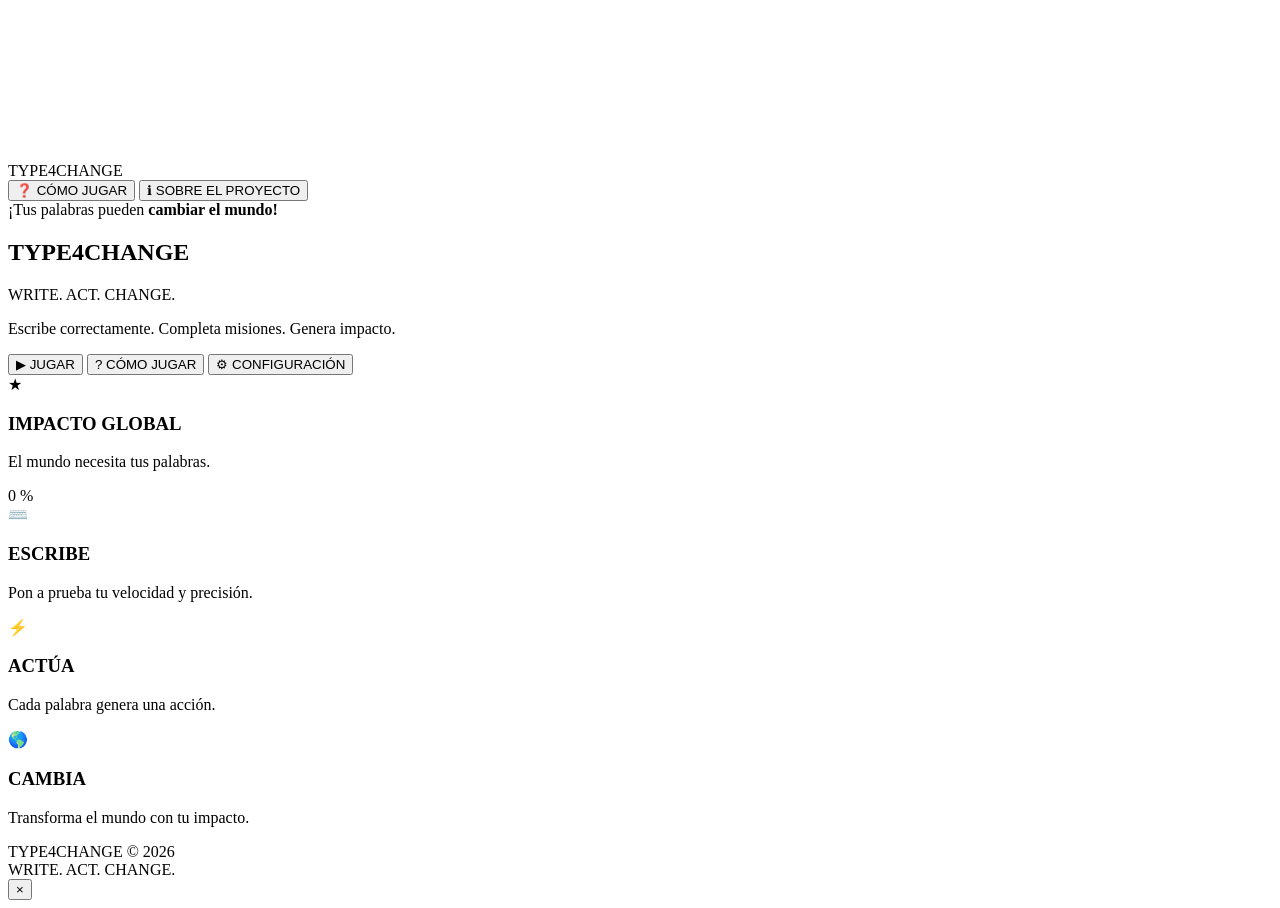
==== index.html @ 05fdd63d "First commit" ====
<!DOCTYPE html>
<html lang="es">
<head>
    <meta charset="UTF-8">

    <meta name="viewport"
          content="width=device-width, initial-scale=1.0">

    <meta name="description"
          content="Type4Change - Write. Act. Change.">

    <title>Type4Change | Write. Act. Change.</title>

    <link rel="stylesheet" href="style.css">

    <link rel="preconnect" href="https://fonts.googleapis.com">
    <link rel="preconnect" href="https://fonts.gstatic.com" crossorigin>

    <link href="https://fonts.googleapis.com/css2?family=Press+Start+2P&display=swap"
          rel="stylesheet">
</head>

<body>

    <!-- =========================
         FONDO
    ========================== -->

    <div class="background">

        <div class="cloud cloud-1"></div>
        <div class="cloud cloud-2"></div>
        <div class="cloud cloud-3"></div>

        <div class="city">

            <div class="building building-1"></div>
            <div class="building building-2"></div>
            <div class="building building-3"></div>
            <div class="building building-4"></div>

        </div>

        <div class="ground"></div>

    </div>


    <!-- =========================
         PARTÍCULAS
    ========================== -->

    <canvas id="particles"></canvas>


    <!-- =========================
         NAVBAR
    ========================== -->

    <header class="navbar">

        <div class="mini-logo">
            TYPE<span>4</span>CHANGE
        </div>

        <div class="nav-right">

            <button
                class="nav-button"
                onclick="openHowToPlay()">

                ❓ CÓMO JUGAR

            </button>

            <button
                class="nav-button"
                onclick="openAbout()">

                ℹ SOBRE EL PROYECTO

            </button>

        </div>

    </header>


    <!-- =========================
         CONTENIDO PRINCIPAL
    ========================== -->

    <main class="home">

        <section class="hero">


            <!-- PERSONAJE -->

            <div class="character-area">

                <div class="pixel-character">

                    <div class="character-hair"></div>

                    <div class="character-head">
                        <div class="eye eye-left"></div>
                        <div class="eye eye-right"></div>
                    </div>

                    <div class="character-body"></div>

                    <div class="character-arm arm-left"></div>
                    <div class="character-arm arm-right"></div>

                    <div class="character-leg leg-left"></div>
                    <div class="character-leg leg-right"></div>

                </div>

                <div class="character-shadow"></div>

                <div class="speech-bubble">

                    <span>¡Tus palabras pueden</span>
                    <strong>cambiar el mundo!</strong>

                </div>

            </div>


            <!-- LOGO -->

            <div class="logo-container">

                <h1 class="game-logo">

                    TYPE<span>4</span>CHANGE

                </h1>

                <div class="subtitle">

                    WRITE. ACT. CHANGE.

                </div>

                <p class="description">

                    Escribe correctamente.
                    Completa misiones.
                    Genera impacto.

                </p>


                <!-- BOTONES -->

                <div class="menu">

                    <button
                        class="game-button play-button"
                        onclick="startGame()">

                        <span>▶</span>
                        JUGAR

                    </button>


                    <button
                        class="game-button"
                        onclick="openHowToPlay()">

                        <span>?</span>
                        CÓMO JUGAR

                    </button>


                    <button
                        class="game-button"
                        onclick="openSettings()">

                        <span>⚙</span>
                        CONFIGURACIÓN

                    </button>

                </div>

            </div>

        </section>


        <!-- =========================
             IMPACTO
        ========================== -->

        <section class="impact-section">

            <div class="impact-card">

                <div class="impact-icon">
                    ★
                </div>

                <div class="impact-info">

                    <h3>
                        IMPACTO GLOBAL
                    </h3>

                    <div class="progress-container">

                        <div
                            class="progress-bar"
                            id="impactProgress">
                        </div>

                    </div>

                    <p>
                        El mundo necesita tus palabras.
                    </p>

                </div>

                <div class="impact-number">

                    <span id="impactValue">
                        0
                    </span>%

                </div>

            </div>

        </section>


        <!-- =========================
             FEATURES
        ========================== -->

        <section class="features">

            <div class="feature">

                <div class="feature-icon">
                    ⌨️
                </div>

                <h3>
                    ESCRIBE
                </h3>

                <p>
                    Pon a prueba tu velocidad y precisión.
                </p>

            </div>


            <div class="feature">

                <div class="feature-icon">
                    ⚡
                </div>

                <h3>
                    ACTÚA
                </h3>

                <p>
                    Cada palabra genera una acción.
                </p>

            </div>


            <div class="feature">

                <div class="feature-icon">
                    🌎
                </div>

                <h3>
                    CAMBIA
                </h3>

                <p>
                    Transforma el mundo con tu impacto.
                </p>

            </div>

        </section>

    </main>


    <!-- =========================
         FOOTER
    ========================== -->

    <footer>

        <div>
            TYPE4CHANGE © 2026
        </div>

        <div>
            WRITE. ACT. CHANGE.
        </div>

    </footer>


    <!-- =========================
         MODAL
    ========================== -->

    <div
        class="modal"
        id="modal">

        <div class="modal-box">

            <button
                class="close-button"
                onclick="closeModal()">

                ×

            </button>

            <div id="modalContent"></div>

        </div>

    </div>


    <script src="script.js"></script>

</body>
</html>
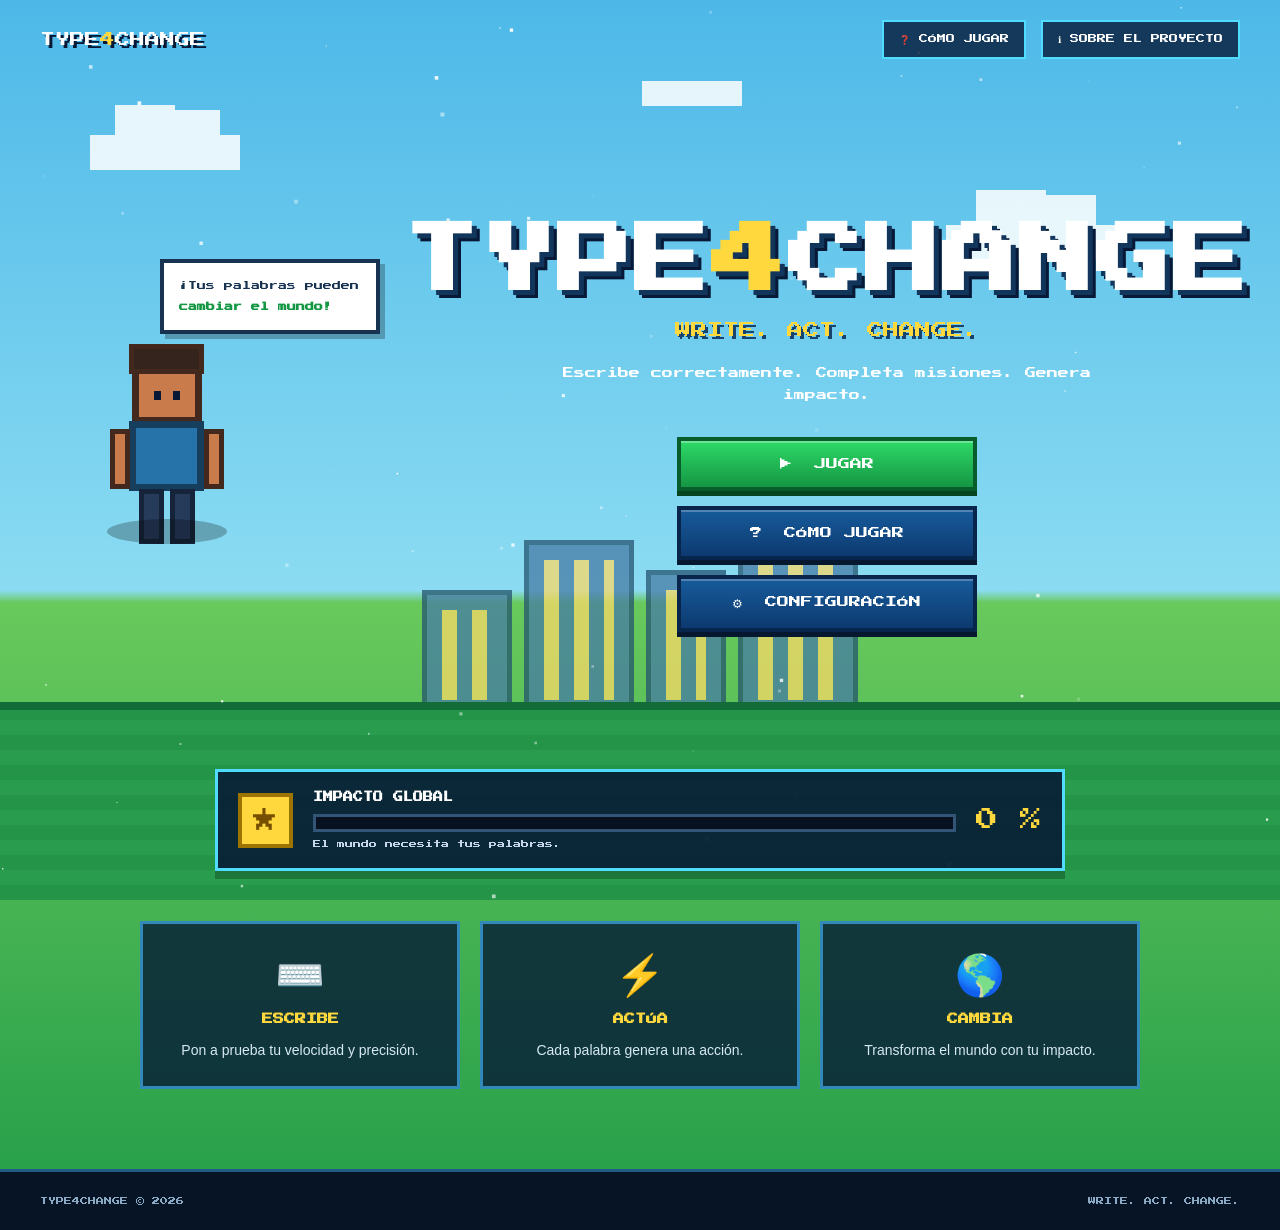
==== commit 6d06b3f0: "Coreccion de conexion de html, css." ====
--- a/index.html
+++ b/index.html
@@ -11,7 +11,7 @@
 
     <title>Type4Change | Write. Act. Change.</title>
 
-    <link rel="stylesheet" href="style.css">
+    <link rel="stylesheet" href="Style.css">
 
     <link rel="preconnect" href="https://fonts.googleapis.com">
     <link rel="preconnect" href="https://fonts.gstatic.com" crossorigin>
@@ -344,7 +344,7 @@
     </div>
 
 
-    <script src="script.js"></script>
+    <script src="Script.js"></script>
 
 </body>
 </html>
--- a/Style.css
+++ b/Style.css
@@ -0,0 +1,1260 @@
+/* =========================================
+   VARIABLES
+========================================= */
+
+:root {
+
+    --blue-dark: #071936;
+    --blue: #123d75;
+    --blue-light: #1d67a8;
+
+    --cyan: #4fdcff;
+
+    --green: #24c95a;
+    --green-dark: #138d3d;
+
+    --yellow: #ffd83d;
+    --orange: #ff9d2e;
+
+    --white: #ffffff;
+
+    --pixel-font:
+        "Press Start 2P",
+        monospace;
+
+}
+
+
+/* =========================================
+   RESET
+========================================= */
+
+* {
+
+    margin: 0;
+    padding: 0;
+
+    box-sizing: border-box;
+
+}
+
+html {
+
+    scroll-behavior: smooth;
+
+}
+
+body {
+
+    min-height: 100vh;
+
+    overflow-x: hidden;
+
+    font-family: var(--pixel-font);
+
+    background:
+        linear-gradient(
+            180deg,
+            #4db8e8 0%,
+            #8bdcf2 48%,
+            #68c95c 49%,
+            #229c49 100%
+        );
+
+    color: white;
+
+}
+
+
+/* =========================================
+   FONDO
+========================================= */
+
+.background {
+
+    position: fixed;
+
+    inset: 0;
+
+    z-index: -5;
+
+    overflow: hidden;
+
+}
+
+
+/* =========================================
+   NUBES
+========================================= */
+
+.cloud {
+
+    position: absolute;
+
+    background: white;
+
+    opacity: .85;
+
+    image-rendering: pixelated;
+
+}
+
+.cloud::before,
+.cloud::after {
+
+    content: "";
+
+    position: absolute;
+
+    background: white;
+
+}
+
+.cloud-1 {
+
+    width: 150px;
+    height: 35px;
+
+    top: 15%;
+
+    left: 7%;
+
+}
+
+.cloud-1::before {
+
+    width: 60px;
+    height: 50px;
+
+    left: 25px;
+    bottom: 15px;
+
+}
+
+.cloud-1::after {
+
+    width: 50px;
+    height: 45px;
+
+    right: 20px;
+    bottom: 15px;
+
+}
+
+
+.cloud-2 {
+
+    width: 180px;
+    height: 35px;
+
+    top: 25%;
+
+    right: 12%;
+
+}
+
+.cloud-2::before {
+
+    width: 70px;
+    height: 55px;
+
+    left: 30px;
+    bottom: 15px;
+
+}
+
+.cloud-2::after {
+
+    width: 60px;
+    height: 50px;
+
+    right: 30px;
+    bottom: 15px;
+
+}
+
+
+.cloud-3 {
+
+    width: 100px;
+    height: 25px;
+
+    top: 9%;
+
+    right: 42%;
+
+}
+
+
+/* =========================================
+   CIUDAD
+========================================= */
+
+.city {
+
+    position: absolute;
+
+    bottom: 20%;
+
+    left: 0;
+
+    width: 100%;
+
+    height: 220px;
+
+    display: flex;
+
+    align-items: flex-end;
+
+    justify-content: center;
+
+    gap: 12px;
+
+    opacity: .75;
+
+}
+
+.building {
+
+    background: #477ba5;
+
+    border: 5px solid #25536f;
+
+    position: relative;
+
+}
+
+.building::after {
+
+    content: "";
+
+    position: absolute;
+
+    inset: 15px;
+
+    background:
+        repeating-linear-gradient(
+            90deg,
+            #f9d867 0 15px,
+            transparent 15px 30px
+        );
+
+}
+
+.building-1 {
+
+    width: 90px;
+    height: 130px;
+
+}
+
+.building-2 {
+
+    width: 110px;
+    height: 180px;
+
+}
+
+.building-3 {
+
+    width: 80px;
+    height: 150px;
+
+}
+
+.building-4 {
+
+    width: 120px;
+    height: 200px;
+
+}
+
+
+/* =========================================
+   SUELO
+========================================= */
+
+.ground {
+
+    position: absolute;
+
+    bottom: 0;
+
+    width: 100%;
+
+    height: 22%;
+
+    background:
+
+        repeating-linear-gradient(
+            0deg,
+            #239448 0 15px,
+            #299d4d 15px 30px
+        );
+
+    border-top: 8px solid #126c38;
+
+}
+
+
+/* =========================================
+   PARTICULAS
+========================================= */
+
+#particles {
+
+    position: fixed;
+
+    inset: 0;
+
+    pointer-events: none;
+
+    z-index: -1;
+
+}
+
+
+/* =========================================
+   NAVBAR
+========================================= */
+
+.navbar {
+
+    width: 100%;
+
+    padding: 20px 40px;
+
+    display: flex;
+
+    justify-content: space-between;
+
+    align-items: center;
+
+}
+
+.mini-logo {
+
+    font-size: 15px;
+
+    text-shadow:
+        3px 3px #071936;
+
+}
+
+.mini-logo span {
+
+    color: var(--yellow);
+
+}
+
+.nav-right {
+
+    display: flex;
+
+    gap: 15px;
+
+}
+
+.nav-button {
+
+    font-family: var(--pixel-font);
+
+    font-size: 9px;
+
+    color: white;
+
+    background: rgba(7,25,54,.8);
+
+    border: 2px solid var(--cyan);
+
+    padding: 12px 15px;
+
+    cursor: pointer;
+
+    transition: .2s;
+
+}
+
+.nav-button:hover {
+
+    background: var(--cyan);
+
+    color: var(--blue-dark);
+
+    transform: translateY(-3px);
+
+}
+
+
+/* =========================================
+   HOME
+========================================= */
+
+.home {
+
+    min-height: calc(100vh - 80px);
+
+    padding: 20px 30px 60px;
+
+}
+
+
+/* =========================================
+   HERO
+========================================= */
+
+.hero {
+
+    max-width: 1250px;
+
+    margin: auto;
+
+    min-height: 650px;
+
+    display: flex;
+
+    align-items: center;
+
+    justify-content: center;
+
+    gap: 100px;
+
+}
+
+
+/* =========================================
+   LOGO
+========================================= */
+
+.logo-container {
+
+    text-align: center;
+
+    animation: floating 4s ease-in-out infinite;
+
+}
+
+.game-logo {
+
+    font-size: clamp(35px, 6vw, 75px);
+
+    line-height: 1.2;
+
+    color: white;
+
+    letter-spacing: 2px;
+
+    text-shadow:
+
+        5px 5px #12355b,
+        8px 8px #071936;
+
+}
+
+.game-logo span {
+
+    color: var(--yellow);
+
+}
+
+.subtitle {
+
+    margin-top: 15px;
+
+    font-size: 16px;
+
+    color: var(--yellow);
+
+    text-shadow: 3px 3px #17436c;
+
+}
+
+.description {
+
+    margin: 25px auto;
+
+    max-width: 550px;
+
+    font-size: 11px;
+
+    line-height: 2;
+
+}
+
+
+/* =========================================
+   MENU
+========================================= */
+
+.menu {
+
+    display: flex;
+
+    flex-direction: column;
+
+    align-items: center;
+
+    gap: 15px;
+
+    margin-top: 30px;
+
+}
+
+.game-button {
+
+    width: 300px;
+
+    padding: 17px 20px;
+
+    font-family: var(--pixel-font);
+
+    font-size: 12px;
+
+    color: white;
+
+    background:
+
+        linear-gradient(
+            #175b9b,
+            #0d3a70
+        );
+
+    border: 4px solid #08264b;
+
+    box-shadow:
+
+        0 5px 0 #05182f,
+        inset 0 2px 0 rgba(255,255,255,.25);
+
+    cursor: pointer;
+
+    transition: .15s;
+
+}
+
+.game-button:hover {
+
+    transform: translateY(-4px);
+
+    background:
+        linear-gradient(
+            #267fc1,
+            #14528e
+        );
+
+}
+
+.game-button:active {
+
+    transform: translateY(3px);
+
+    box-shadow:
+
+        0 2px 0 #05182f;
+
+}
+
+.game-button span {
+
+    margin-right: 10px;
+
+}
+
+.play-button {
+
+    background:
+
+        linear-gradient(
+            #2ed968,
+            #159643
+        );
+
+    border-color: #075d2b;
+
+    box-shadow:
+
+        0 5px 0 #06441f,
+        inset 0 2px 0 rgba(255,255,255,.3);
+
+}
+
+.play-button:hover {
+
+    background:
+
+        linear-gradient(
+            #45ed7c,
+            #20ae50
+        );
+
+}
+
+
+/* =========================================
+   PERSONAJE
+========================================= */
+
+.character-area {
+
+    position: relative;
+
+    width: 280px;
+
+    height: 350px;
+
+    display: flex;
+
+    align-items: center;
+
+    justify-content: center;
+
+}
+
+
+/* personaje simple */
+
+.pixel-character {
+
+    position: relative;
+
+    width: 90px;
+
+    height: 170px;
+
+    image-rendering: pixelated;
+
+    animation:
+
+        characterFloat
+        2s ease-in-out infinite;
+
+}
+
+.character-head {
+
+    position: absolute;
+
+    width: 70px;
+
+    height: 70px;
+
+    background: #c97b4c;
+
+    border: 7px solid #43281e;
+
+    left: 10px;
+
+    top: 15px;
+
+}
+
+.character-hair {
+
+    position: absolute;
+
+    width: 75px;
+
+    height: 30px;
+
+    background: #35241d;
+
+    border: 5px solid #43281e;
+
+    left: 7px;
+
+    top: 5px;
+
+    z-index: 2;
+
+}
+
+.eye {
+
+    position: absolute;
+
+    width: 7px;
+
+    height: 9px;
+
+    background: #071936;
+
+    top: 30px;
+
+}
+
+.eye-left {
+
+    left: 15px;
+
+}
+
+.eye-right {
+
+    right: 15px;
+
+}
+
+.character-body {
+
+    position: absolute;
+
+    width: 75px;
+
+    height: 70px;
+
+    background: #2573a8;
+
+    border: 7px solid #173e5c;
+
+    left: 7px;
+
+    top: 82px;
+
+}
+
+.character-arm {
+
+    position: absolute;
+
+    width: 20px;
+
+    height: 60px;
+
+    background: #c97b4c;
+
+    border: 5px solid #43281e;
+
+    top: 90px;
+
+}
+
+.arm-left {
+
+    left: -12px;
+
+}
+
+.arm-right {
+
+    right: -12px;
+
+}
+
+.character-leg {
+
+    position: absolute;
+
+    width: 25px;
+
+    height: 55px;
+
+    background: #263a5a;
+
+    border: 5px solid #15243b;
+
+    top: 150px;
+
+}
+
+.leg-left {
+
+    left: 17px;
+
+}
+
+.leg-right {
+
+    right: 17px;
+
+}
+
+.character-shadow {
+
+    position: absolute;
+
+    width: 120px;
+
+    height: 25px;
+
+    background: rgba(0,0,0,.25);
+
+    border-radius: 50%;
+
+    bottom: 55px;
+
+}
+
+
+/* =========================================
+   BURBUJA
+========================================= */
+
+.speech-bubble {
+
+    position: absolute;
+
+    top: 10px;
+
+    left: 130px;
+
+    width: 220px;
+
+    padding: 15px;
+
+    background: white;
+
+    color: #183352;
+
+    border: 4px solid #183352;
+
+    font-size: 9px;
+
+    line-height: 1.8;
+
+    box-shadow: 5px 5px rgba(0,0,0,.25);
+
+}
+
+.speech-bubble strong {
+
+    display: block;
+
+    color: #159643;
+
+    margin-top: 5px;
+
+}
+
+
+/* =========================================
+   IMPACT
+========================================= */
+
+.impact-section {
+
+    max-width: 850px;
+
+    margin: 20px auto;
+
+}
+
+.impact-card {
+
+    display: flex;
+
+    align-items: center;
+
+    gap: 20px;
+
+    background: rgba(7,25,54,.88);
+
+    border: 3px solid var(--cyan);
+
+    padding: 20px;
+
+    box-shadow: 0 8px 0 rgba(0,0,0,.25);
+
+}
+
+.impact-icon {
+
+    width: 55px;
+    height: 55px;
+
+    display: flex;
+
+    align-items: center;
+    justify-content: center;
+
+    background: var(--yellow);
+
+    color: #765000;
+
+    border: 4px solid #9d7400;
+
+    font-size: 25px;
+
+}
+
+.impact-info {
+
+    flex: 1;
+
+}
+
+.impact-info h3 {
+
+    font-size: 10px;
+
+    margin-bottom: 12px;
+
+}
+
+.impact-info p {
+
+    font-size: 8px;
+
+    margin-top: 8px;
+
+    color: #c7d8ed;
+
+}
+
+.progress-container {
+
+    width: 100%;
+
+    height: 18px;
+
+    background: #07111f;
+
+    border: 3px solid #315477;
+
+}
+
+.progress-bar {
+
+    width: 0%;
+
+    height: 100%;
+
+    background:
+
+        repeating-linear-gradient(
+            90deg,
+            #28d55f 0 15px,
+            #20b84f 15px 30px
+        );
+
+    transition: width 2s ease;
+
+}
+
+.impact-number {
+
+    font-size: 22px;
+
+    color: var(--yellow);
+
+}
+
+
+/* =========================================
+   FEATURES
+========================================= */
+
+.features {
+
+    max-width: 1000px;
+
+    margin: 50px auto 20px;
+
+    display: grid;
+
+    grid-template-columns:
+        repeat(3, 1fr);
+
+    gap: 20px;
+
+}
+
+.feature {
+
+    text-align: center;
+
+    padding: 25px;
+
+    background: rgba(7,25,54,.8);
+
+    border: 3px solid #3188b9;
+
+    transition: .2s;
+
+}
+
+.feature:hover {
+
+    transform: translateY(-8px);
+
+    border-color: var(--yellow);
+
+}
+
+.feature-icon {
+
+    font-size: 40px;
+
+    margin-bottom: 15px;
+
+}
+
+.feature h3 {
+
+    font-size: 11px;
+
+    color: var(--yellow);
+
+    margin-bottom: 15px;
+
+}
+
+.feature p {
+
+    font-family: Arial, sans-serif;
+
+    font-size: 14px;
+
+    line-height: 1.5;
+
+    color: #d7e8f6;
+
+}
+
+
+/* =========================================
+   FOOTER
+========================================= */
+
+footer {
+
+    display: flex;
+
+    justify-content: space-between;
+
+    padding: 25px 40px;
+
+    background: #061426;
+
+    border-top: 3px solid #1e5c85;
+
+    font-size: 8px;
+
+    color: #8aa9c5;
+
+}
+
+
+/* =========================================
+   MODAL
+========================================= */
+
+.modal {
+
+    position: fixed;
+
+    inset: 0;
+
+    display: none;
+
+    align-items: center;
+
+    justify-content: center;
+
+    background: rgba(0,0,0,.75);
+
+    z-index: 100;
+
+    padding: 20px;
+
+}
+
+.modal.active {
+
+    display: flex;
+
+}
+
+.modal-box {
+
+    position: relative;
+
+    width: min(650px, 100%);
+
+    background: #0b294d;
+
+    border: 5px solid var(--cyan);
+
+    padding: 40px;
+
+    box-shadow: 10px 10px #020b18;
+
+}
+
+.modal-box h2 {
+
+    color: var(--yellow);
+
+    font-size: 18px;
+
+    margin-bottom: 25px;
+
+}
+
+.modal-box p {
+
+    font-family: Arial, sans-serif;
+
+    font-size: 16px;
+
+    line-height: 1.7;
+
+    color: #d8e7f3;
+
+    margin-bottom: 15px;
+
+}
+
+.modal-box li {
+
+    font-family: Arial, sans-serif;
+
+    margin: 12px 0;
+
+    line-height: 1.5;
+
+}
+
+.close-button {
+
+    position: absolute;
+
+    top: 10px;
+
+    right: 15px;
+
+    background: transparent;
+
+    border: none;
+
+    color: white;
+
+    font-size: 30px;
+
+    cursor: pointer;
+
+}
+
+
+/* =========================================
+   ANIMACIONES
+========================================= */
+
+@keyframes floating {
+
+    0%,
+    100% {
+
+        transform: translateY(0);
+
+    }
+
+    50% {
+
+        transform: translateY(-10px);
+
+    }
+
+}
+
+@keyframes characterFloat {
+
+    0%,
+    100% {
+
+        transform: translateY(0);
+
+    }
+
+    50% {
+
+        transform: translateY(-12px);
+
+    }
+
+}
+
+
+/* =========================================
+   RESPONSIVE
+========================================= */
+
+@media (max-width: 900px) {
+
+    .hero {
+
+        flex-direction: column;
+
+        gap: 20px;
+
+        padding-top: 30px;
+
+    }
+
+    .character-area {
+
+        transform: scale(.8);
+
+    }
+
+    .features {
+
+        grid-template-columns: 1fr;
+
+        max-width: 500px;
+
+    }
+
+    .nav-right {
+
+        display: none;
+
+    }
+
+}
+
+
+@media (max-width: 600px) {
+
+    .navbar {
+
+        padding: 15px 20px;
+
+    }
+
+    .home {
+
+        padding: 10px 15px 40px;
+
+    }
+
+    .game-button {
+
+        width: 90vw;
+
+        max-width: 300px;
+
+    }
+
+    .impact-card {
+
+        flex-wrap: wrap;
+
+    }
+
+    .impact-info {
+
+        min-width: 70%;
+
+    }
+
+    footer {
+
+        flex-direction: column;
+
+        gap: 10px;
+
+        text-align: center;
+
+    }
+
+}
